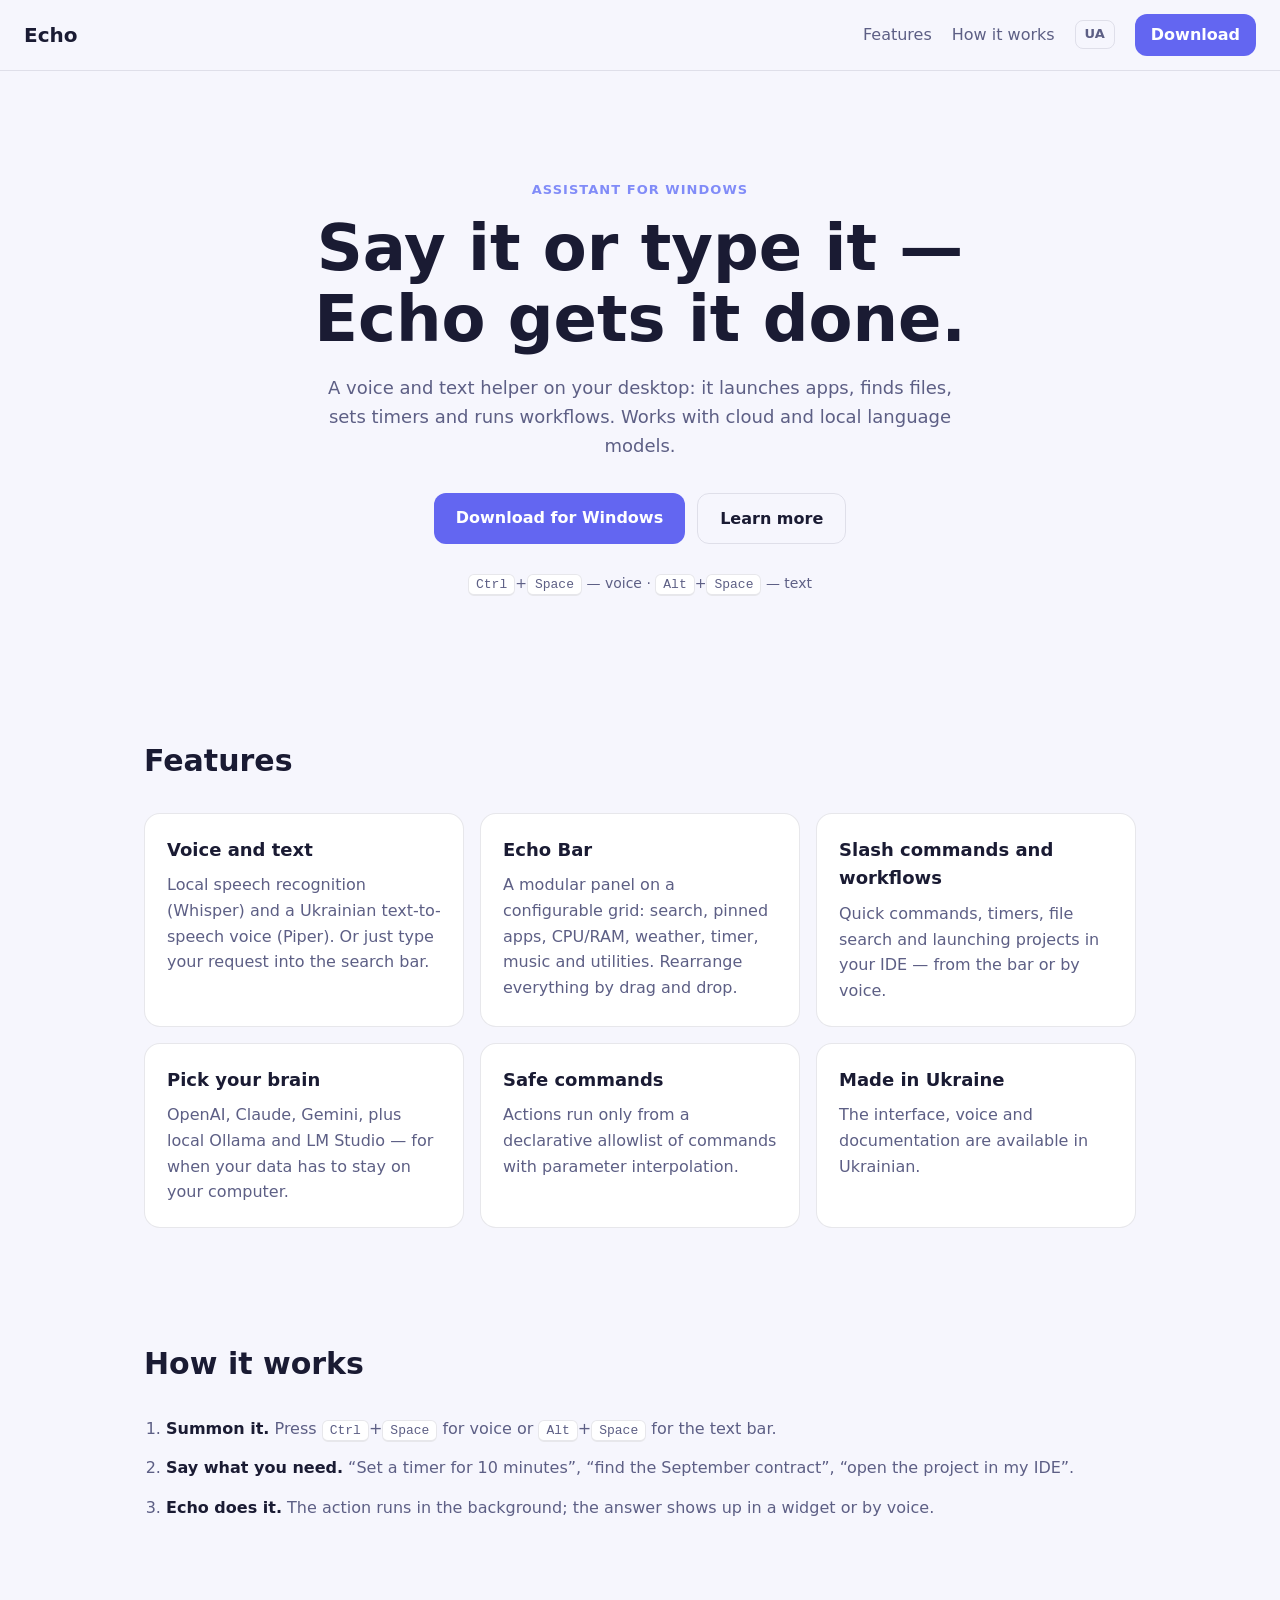
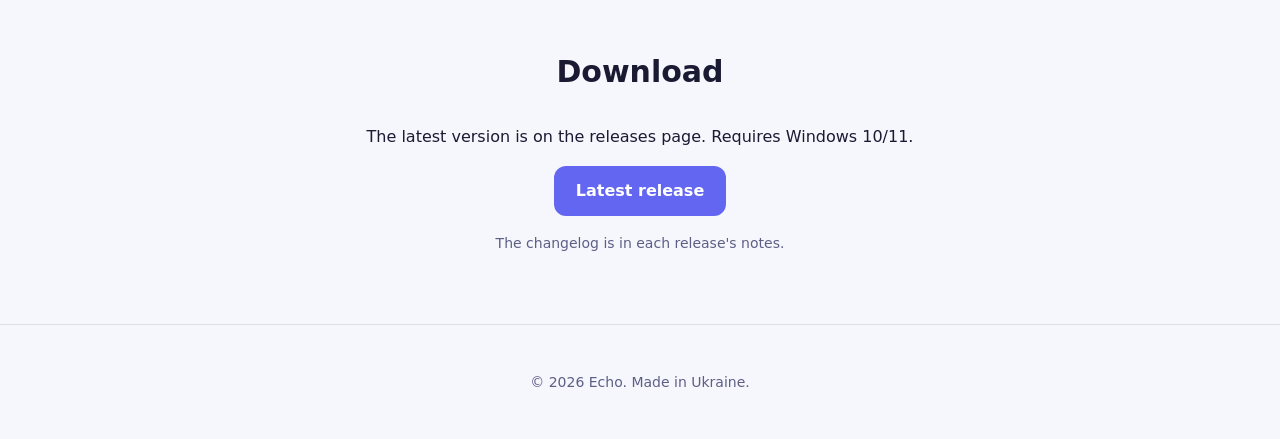
==== en/index.html @ 74d51a93 "feat: add English version with language switcher and hreflang Co-Authored-By: Claude Sonnet 5.5 <nor" ====
<!doctype html>
<html lang="en">
<head>
  <meta charset="utf-8">
  <meta name="viewport" content="width=device-width, initial-scale=1">
  <title>Echo — voice and text assistant for Windows</title>
  <meta name="description" content="Echo is a desktop assistant for Windows: voice, text, slash commands, Echo Bar, workflows and your choice of LLM — from cloud to fully local.">
  <meta name="theme-color" content="#0f1020">
  <link rel="canonical" href="https://echo-aide.github.io/en/">
  <link rel="alternate" hreflang="uk" href="https://echo-aide.github.io/">
  <link rel="alternate" hreflang="en" href="https://echo-aide.github.io/en/">
  <link rel="alternate" hreflang="x-default" href="https://echo-aide.github.io/en/">
  <link rel="stylesheet" href="../style.css">
</head>
<body>
  <header class="top">
    <a class="brand" href="#">Echo</a>
    <nav>
      <a href="#features">Features</a>
      <a href="#how">How it works</a>
      <a class="lang" href="../" hreflang="uk" lang="uk" title="Українською">UA</a>
      <a href="#download" class="btn small">Download</a>
    </nav>
  </header>

  <main>
    <section class="hero">
      <p class="eyebrow">Assistant for Windows</p>
      <h1>Say it or type it —<br>Echo gets it done.</h1>
      <p class="lead">A voice and text helper on your desktop: it launches apps, finds files, sets timers and runs workflows. Works with cloud and local language models.</p>
      <div class="cta">
        <a href="#download" class="btn">Download for Windows</a>
        <a href="#features" class="btn ghost">Learn more</a>
      </div>
      <p class="hotkeys"><kbd>Ctrl</kbd>+<kbd>Space</kbd> — voice · <kbd>Alt</kbd>+<kbd>Space</kbd> — text</p>
    </section>

    <section id="features" class="section">
      <h2>Features</h2>
      <div class="grid">
        <article class="card">
          <h3>Voice and text</h3>
          <p>Local speech recognition (Whisper) and a Ukrainian text-to-speech voice (Piper). Or just type your request into the search bar.</p>
        </article>
        <article class="card">
          <h3>Echo Bar</h3>
          <p>A modular panel on a configurable grid: search, pinned apps, CPU/RAM, weather, timer, music and utilities. Rearrange everything by drag and drop.</p>
        </article>
        <article class="card">
          <h3>Slash commands and workflows</h3>
          <p>Quick commands, timers, file search and launching projects in your IDE — from the bar or by voice.</p>
        </article>
        <article class="card">
          <h3>Pick your brain</h3>
          <p>OpenAI, Claude, Gemini, plus local Ollama and LM Studio — for when your data has to stay on your computer.</p>
        </article>
        <article class="card">
          <h3>Safe commands</h3>
          <p>Actions run only from a declarative allowlist of commands with parameter interpolation.</p>
        </article>
        <article class="card">
          <h3>Made in Ukraine</h3>
          <p>The interface, voice and documentation are available in Ukrainian.</p>
        </article>
      </div>
    </section>

    <section id="how" class="section">
      <h2>How it works</h2>
      <ol class="steps">
        <li><strong>Summon it.</strong> Press <kbd>Ctrl</kbd>+<kbd>Space</kbd> for voice or <kbd>Alt</kbd>+<kbd>Space</kbd> for the text bar.</li>
        <li><strong>Say what you need.</strong> “Set a timer for 10 minutes”, “find the September contract”, “open the project in my IDE”.</li>
        <li><strong>Echo does it.</strong> The action runs in the background; the answer shows up in a widget or by voice.</li>
      </ol>
    </section>

    <section id="download" class="section download">
      <h2>Download</h2>
      <p>The latest version is on the releases page. Requires Windows 10/11.</p>
      <a class="btn" href="https://github.com/echo-aide/echo-aide.github.io/releases/latest">Latest release</a>
      <p class="muted">The changelog is in each release's notes.</p>
    </section>
  </main>

  <footer>
    <p>© 2026 Echo. Made in Ukraine.</p>
  </footer>
</body>
</html>
---- style.css ----
:root {
  --bg: #0f1020;
  --bg-2: #171833;
  --text: #e8e9f5;
  --muted: #9a9cc0;
  --accent: #6366f1;
  --accent-2: #818cf8;
  --border: rgba(255, 255, 255, 0.08);
}

@media (prefers-color-scheme: light) {
  :root {
    --bg: #f6f6fd;
    --bg-2: #ffffff;
    --text: #1a1b33;
    --muted: #5d5f85;
    --border: rgba(20, 20, 60, 0.1);
  }
}

* { box-sizing: border-box; }
html { scroll-behavior: smooth; }

body {
  margin: 0;
  background: var(--bg);
  color: var(--text);
  font: 16px/1.6 system-ui, "Segoe UI", Roboto, sans-serif;
}

a { color: inherit; }

.top {
  position: sticky;
  top: 0;
  z-index: 10;
  display: flex;
  align-items: center;
  justify-content: space-between;
  padding: 14px 24px;
  background: color-mix(in srgb, var(--bg) 85%, transparent);
  backdrop-filter: blur(10px);
  border-bottom: 1px solid var(--border);
}
.brand { font-weight: 700; font-size: 20px; text-decoration: none; }
.top nav { display: flex; align-items: center; gap: 20px; }
.top nav a { text-decoration: none; color: var(--muted); }
.top nav a:hover { color: var(--text); }

.top nav a.lang {
  padding: 3px 9px;
  border: 1px solid var(--border);
  border-radius: 8px;
  font-size: 13px;
  font-weight: 600;
}

.btn {
  display: inline-block;
  padding: 12px 22px;
  border-radius: 12px;
  background: var(--accent);
  color: #fff !important;
  font-weight: 600;
  text-decoration: none;
  transition: background 0.15s, transform 0.15s;
}
.btn:hover { background: var(--accent-2); transform: translateY(-1px); }
.btn.small { padding: 8px 16px; }
.btn.ghost {
  background: transparent;
  color: var(--text) !important;
  border: 1px solid var(--border);
}
.btn.ghost:hover { background: var(--bg-2); }

main { max-width: 1040px; margin: 0 auto; padding: 0 24px; }

.hero { text-align: center; padding: 96px 0 72px; }
.eyebrow { color: var(--accent-2); font-weight: 600; letter-spacing: 0.08em; text-transform: uppercase; font-size: 13px; }
.hero h1 { font-size: clamp(36px, 7vw, 64px); line-height: 1.1; margin: 8px 0 20px; }
.lead { max-width: 640px; margin: 0 auto 32px; color: var(--muted); font-size: 18px; }
.cta { display: flex; gap: 12px; justify-content: center; flex-wrap: wrap; }
.hotkeys { margin-top: 28px; color: var(--muted); font-size: 14px; }

kbd {
  padding: 2px 7px;
  border: 1px solid var(--border);
  border-bottom-width: 2px;
  border-radius: 6px;
  background: var(--bg-2);
  font: 13px ui-monospace, Consolas, monospace;
}

.section { padding: 56px 0; }
.section h2 { font-size: 30px; margin: 0 0 28px; }

.grid {
  display: grid;
  grid-template-columns: repeat(auto-fit, minmax(280px, 1fr));
  gap: 16px;
}
.card {
  padding: 22px;
  background: var(--bg-2);
  border: 1px solid var(--border);
  border-radius: 16px;
}
.card h3 { margin: 0 0 8px; font-size: 18px; }
.card p { margin: 0; color: var(--muted); }

.steps { padding-left: 22px; display: grid; gap: 14px; color: var(--muted); }
.steps strong { color: var(--text); }

.download { text-align: center; }
.muted { color: var(--muted); font-size: 14px; margin-top: 16px; }

footer {
  padding: 32px 24px;
  text-align: center;
  color: var(--muted);
  font-size: 14px;
  border-top: 1px solid var(--border);
}

@media (max-width: 560px) {
  .top nav a:not(.btn):not(.lang) { display: none; }
  .hero { padding: 64px 0 48px; }
}
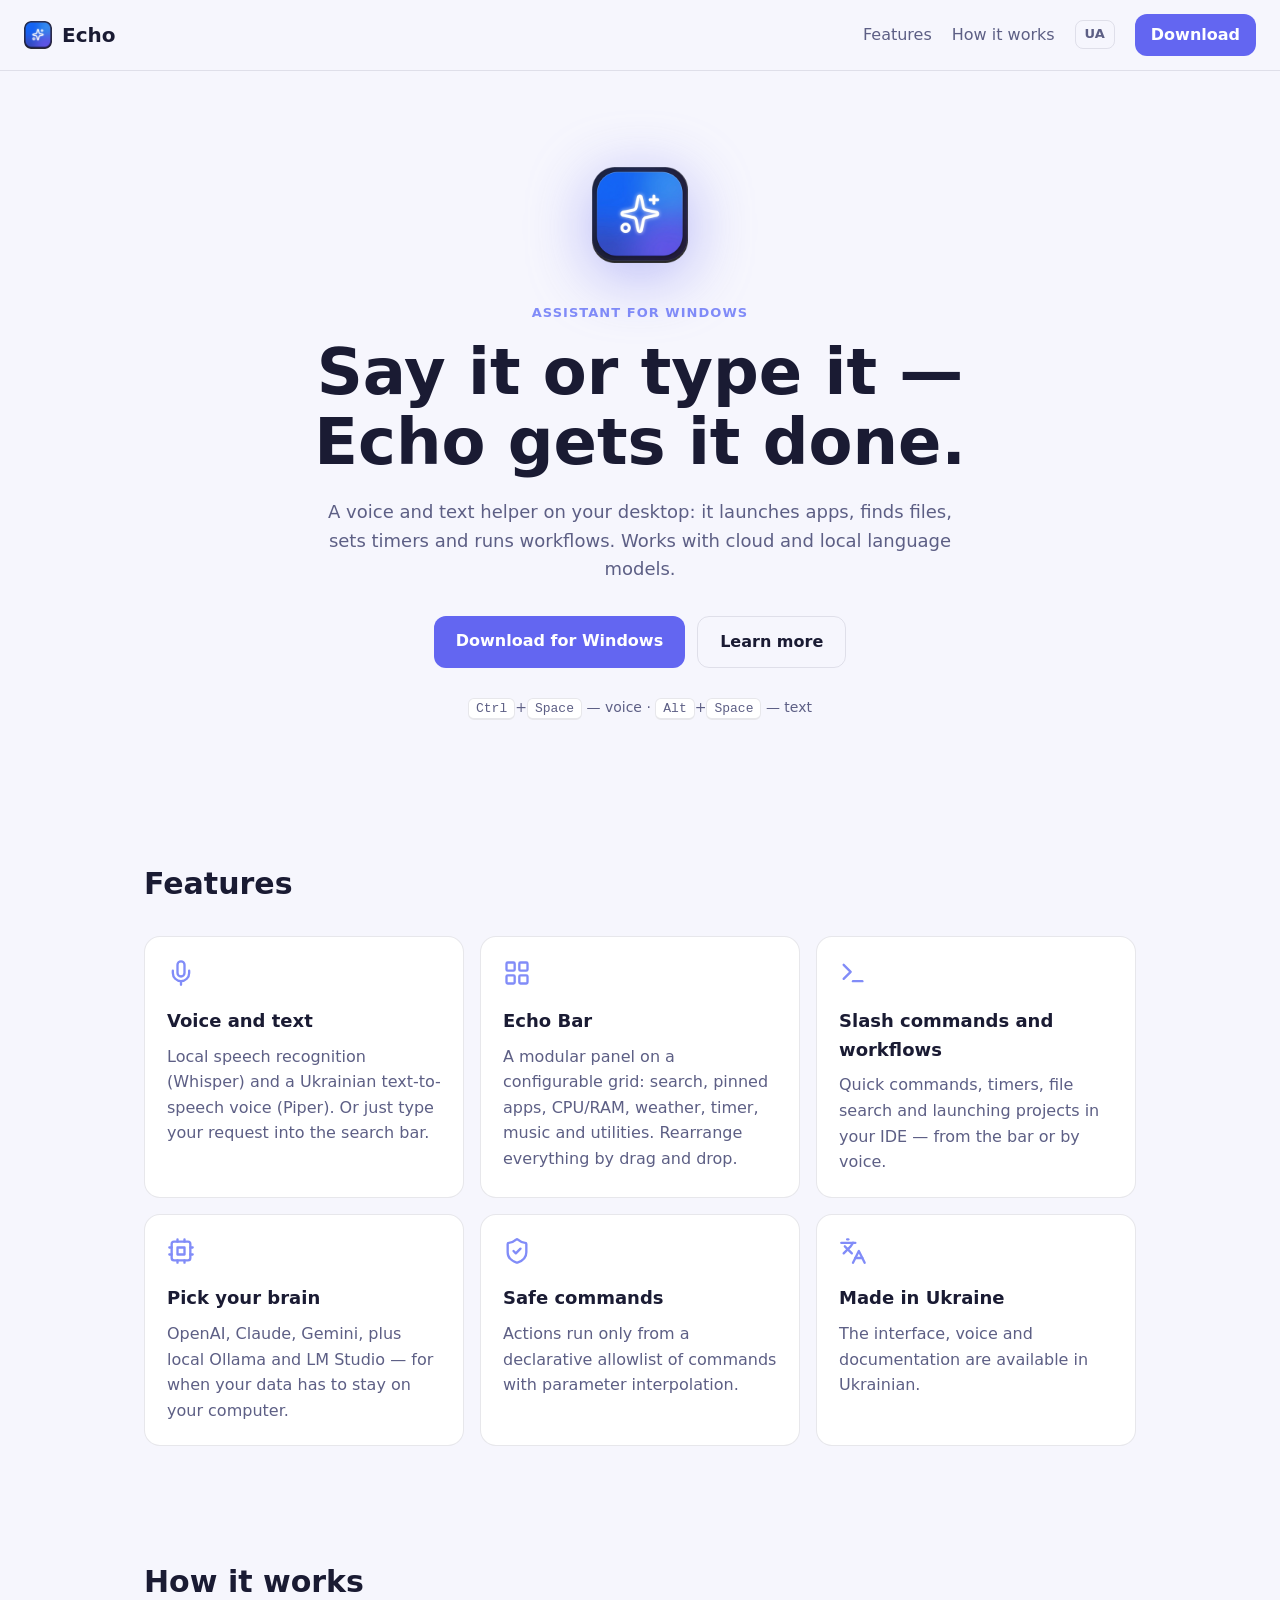
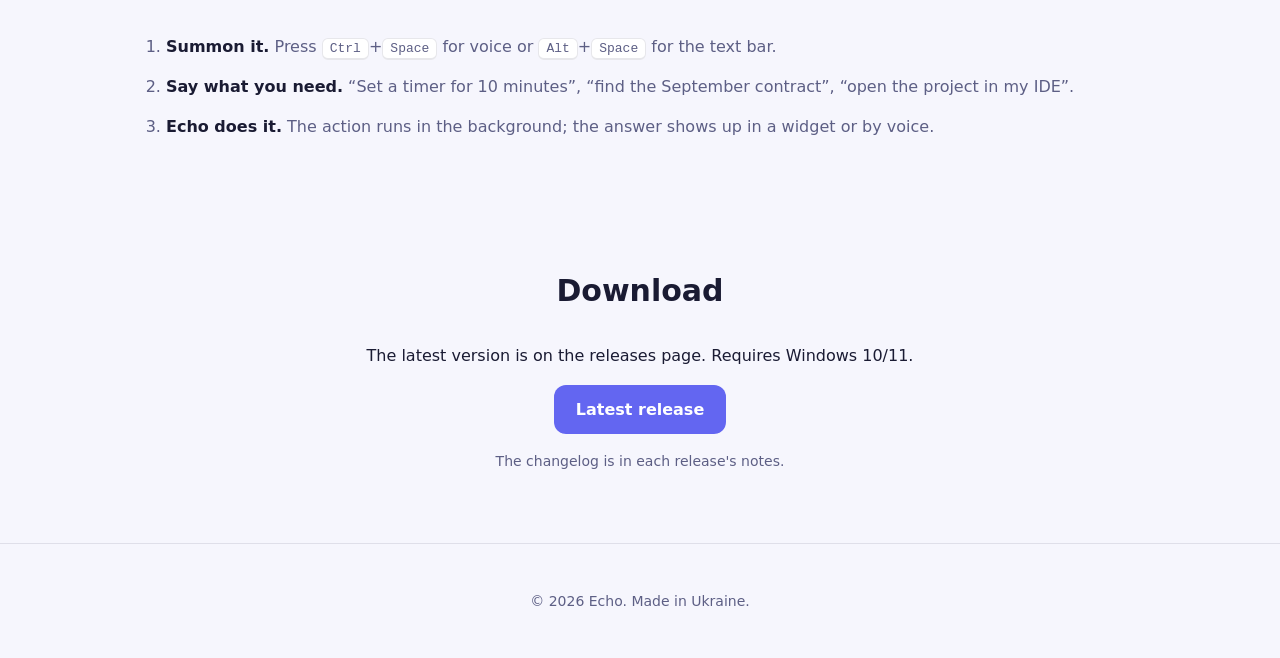
==== commit 7edc1395: "feat: add logo, favicons, feature icons and social preview images Co-Authored-By: Claude Sonnet 5.5 " ====
--- a/en/index.html
+++ b/en/index.html
@@ -6,6 +6,17 @@
   <title>Echo — voice and text assistant for Windows</title>
   <meta name="description" content="Echo is a desktop assistant for Windows: voice, text, slash commands, Echo Bar, workflows and your choice of LLM — from cloud to fully local.">
   <meta name="theme-color" content="#0f1020">
+  <link rel="icon" href="../assets/favicon.ico" sizes="any">
+  <link rel="icon" type="image/png" sizes="32x32" href="../assets/favicon-32.png">
+  <link rel="apple-touch-icon" href="../assets/apple-touch-icon.png">
+  <link rel="manifest" href="../site.webmanifest">
+  <meta property="og:type" content="website">
+  <meta property="og:site_name" content="Echo">
+  <meta property="og:title" content="Echo — voice and text assistant for Windows">
+  <meta property="og:url" content="https://echo-aide.github.io/en/">
+  <meta property="og:locale" content="en_US">
+  <meta property="og:image" content="https://echo-aide.github.io/assets/og-en.png">
+  <meta name="twitter:card" content="summary_large_image">
   <link rel="canonical" href="https://echo-aide.github.io/en/">
   <link rel="alternate" hreflang="uk" href="https://echo-aide.github.io/">
   <link rel="alternate" hreflang="en" href="https://echo-aide.github.io/en/">
@@ -14,7 +25,7 @@
 </head>
 <body>
   <header class="top">
-    <a class="brand" href="#">Echo</a>
+    <a class="brand" href="#"><img src="../assets/logo.png" alt="" width="28" height="28">Echo</a>
     <nav>
       <a href="#features">Features</a>
       <a href="#how">How it works</a>
@@ -25,6 +36,7 @@
 
   <main>
     <section class="hero">
+      <img class="hero-logo" src="../assets/logo.png" alt="Echo logo" width="96" height="96">
       <p class="eyebrow">Assistant for Windows</p>
       <h1>Say it or type it —<br>Echo gets it done.</h1>
       <p class="lead">A voice and text helper on your desktop: it launches apps, finds files, sets timers and runs workflows. Works with cloud and local language models.</p>
@@ -39,26 +51,32 @@
       <h2>Features</h2>
       <div class="grid">
         <article class="card">
+          <svg class="ico" viewBox="0 0 24 24" fill="none" stroke="currentColor" stroke-width="2" stroke-linecap="round" stroke-linejoin="round" aria-hidden="true"><path d="M12 2a3 3 0 0 0-3 3v7a3 3 0 0 0 6 0V5a3 3 0 0 0-3-3Z"/><path d="M19 10v2a7 7 0 0 1-14 0v-2"/><line x1="12" x2="12" y1="19" y2="22"/></svg>
           <h3>Voice and text</h3>
           <p>Local speech recognition (Whisper) and a Ukrainian text-to-speech voice (Piper). Or just type your request into the search bar.</p>
         </article>
         <article class="card">
+          <svg class="ico" viewBox="0 0 24 24" fill="none" stroke="currentColor" stroke-width="2" stroke-linecap="round" stroke-linejoin="round" aria-hidden="true"><rect width="7" height="7" x="3" y="3" rx="1"/><rect width="7" height="7" x="14" y="3" rx="1"/><rect width="7" height="7" x="14" y="14" rx="1"/><rect width="7" height="7" x="3" y="14" rx="1"/></svg>
           <h3>Echo Bar</h3>
           <p>A modular panel on a configurable grid: search, pinned apps, CPU/RAM, weather, timer, music and utilities. Rearrange everything by drag and drop.</p>
         </article>
         <article class="card">
+          <svg class="ico" viewBox="0 0 24 24" fill="none" stroke="currentColor" stroke-width="2" stroke-linecap="round" stroke-linejoin="round" aria-hidden="true"><polyline points="4 17 10 11 4 5"/><line x1="12" x2="20" y1="19" y2="19"/></svg>
           <h3>Slash commands and workflows</h3>
           <p>Quick commands, timers, file search and launching projects in your IDE — from the bar or by voice.</p>
         </article>
         <article class="card">
+          <svg class="ico" viewBox="0 0 24 24" fill="none" stroke="currentColor" stroke-width="2" stroke-linecap="round" stroke-linejoin="round" aria-hidden="true"><rect width="16" height="16" x="4" y="4" rx="2"/><rect width="6" height="6" x="9" y="9"/><path d="M15 2v2M15 20v2M2 15h2M2 9h2M20 15h2M20 9h2M9 2v2M9 20v2"/></svg>
           <h3>Pick your brain</h3>
           <p>OpenAI, Claude, Gemini, plus local Ollama and LM Studio — for when your data has to stay on your computer.</p>
         </article>
         <article class="card">
+          <svg class="ico" viewBox="0 0 24 24" fill="none" stroke="currentColor" stroke-width="2" stroke-linecap="round" stroke-linejoin="round" aria-hidden="true"><path d="M20 13c0 5-3.5 7.5-7.66 8.95a1 1 0 0 1-.67-.01C7.5 20.5 4 18 4 13V6a1 1 0 0 1 1-1c2 0 4.5-1.2 6.24-2.72a1.17 1.17 0 0 1 1.52 0C14.51 3.81 17 5 19 5a1 1 0 0 1 1 1z"/><path d="m9 12 2 2 4-4"/></svg>
           <h3>Safe commands</h3>
           <p>Actions run only from a declarative allowlist of commands with parameter interpolation.</p>
         </article>
         <article class="card">
+          <svg class="ico" viewBox="0 0 24 24" fill="none" stroke="currentColor" stroke-width="2" stroke-linecap="round" stroke-linejoin="round" aria-hidden="true"><path d="m5 8 6 6"/><path d="m4 14 6-6 2-3"/><path d="M2 5h12"/><path d="M7 2h1"/><path d="m22 22-5-10-5 10"/><path d="M14 18h6"/></svg>
           <h3>Made in Ukraine</h3>
           <p>The interface, voice and documentation are available in Ukrainian.</p>
         </article>
--- a/style.css
+++ b/style.css
@@ -42,7 +42,8 @@
   backdrop-filter: blur(10px);
   border-bottom: 1px solid var(--border);
 }
-.brand { font-weight: 700; font-size: 20px; text-decoration: none; }
+.brand { display: inline-flex; align-items: center; gap: 10px; font-weight: 700; font-size: 20px; text-decoration: none; }
+.brand img { border-radius: 7px; }
 .top nav { display: flex; align-items: center; gap: 20px; }
 .top nav a { text-decoration: none; color: var(--muted); }
 .top nav a:hover { color: var(--text); }
@@ -77,6 +78,7 @@
 main { max-width: 1040px; margin: 0 auto; padding: 0 24px; }
 
 .hero { text-align: center; padding: 96px 0 72px; }
+.hero-logo { width: 96px; height: 96px; margin-bottom: 20px; filter: drop-shadow(0 12px 32px rgba(99, 102, 241, 0.45)); }
 .eyebrow { color: var(--accent-2); font-weight: 600; letter-spacing: 0.08em; text-transform: uppercase; font-size: 13px; }
 .hero h1 { font-size: clamp(36px, 7vw, 64px); line-height: 1.1; margin: 8px 0 20px; }
 .lead { max-width: 640px; margin: 0 auto 32px; color: var(--muted); font-size: 18px; }
@@ -107,6 +109,7 @@
   border-radius: 16px;
 }
 .card h3 { margin: 0 0 8px; font-size: 18px; }
+.ico { width: 28px; height: 28px; margin-bottom: 12px; color: var(--accent-2); }
 .card p { margin: 0; color: var(--muted); }
 
 .steps { padding-left: 22px; display: grid; gap: 14px; color: var(--muted); }
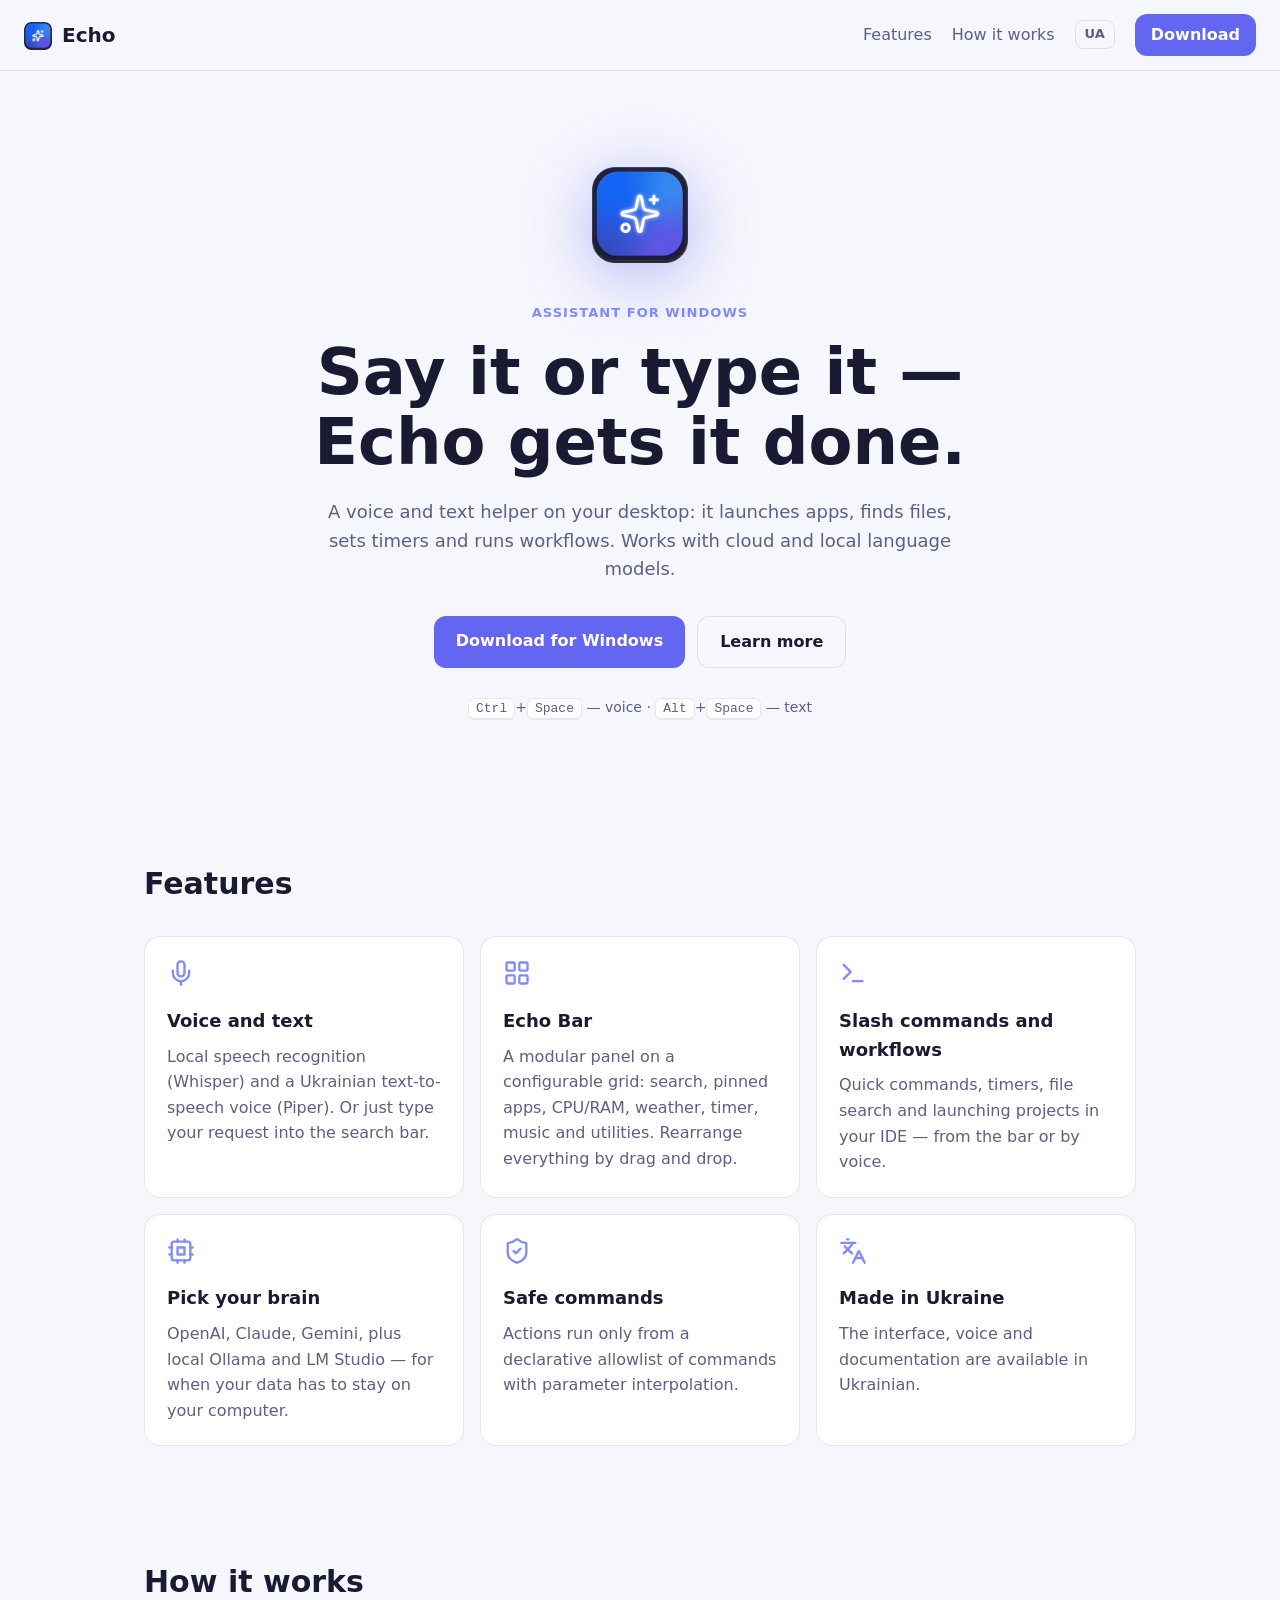
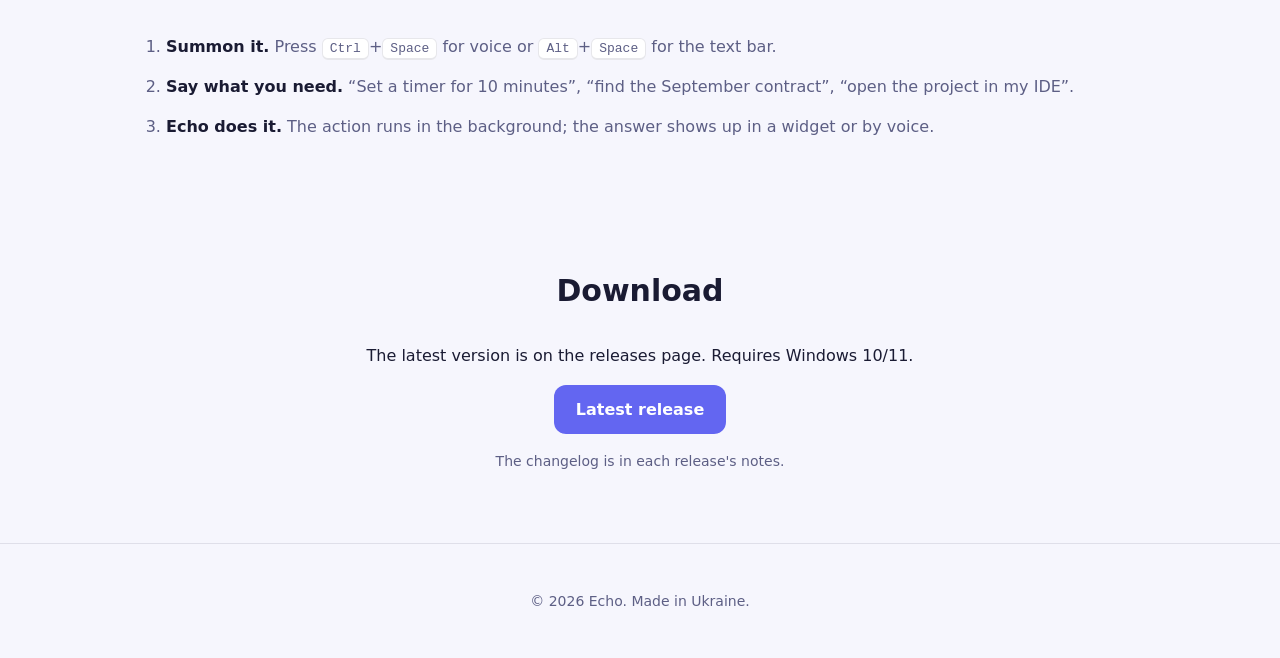
==== commit bbf4d18e: "fix: align header logo with wordmark Co-Authored-By: Claude Sonnet 5.5 <noreply@anthropic.com>" ====
--- a/en/index.html
+++ b/en/index.html
@@ -21,7 +21,7 @@
   <link rel="alternate" hreflang="uk" href="https://echo-aide.github.io/">
   <link rel="alternate" hreflang="en" href="https://echo-aide.github.io/en/">
   <link rel="alternate" hreflang="x-default" href="https://echo-aide.github.io/en/">
-  <link rel="stylesheet" href="../style.css">
+  <link rel="stylesheet" href="../style.css?v=4">
 </head>
 <body>
   <header class="top">
--- a/style.css
+++ b/style.css
@@ -43,7 +43,7 @@
   border-bottom: 1px solid var(--border);
 }
 .brand { display: inline-flex; align-items: center; gap: 10px; font-weight: 700; font-size: 20px; text-decoration: none; }
-.brand img { border-radius: 7px; }
+.brand img { display: block; flex: none; position: relative; top: 1px; border-radius: 7px; }
 .top nav { display: flex; align-items: center; gap: 20px; }
 .top nav a { text-decoration: none; color: var(--muted); }
 .top nav a:hover { color: var(--text); }
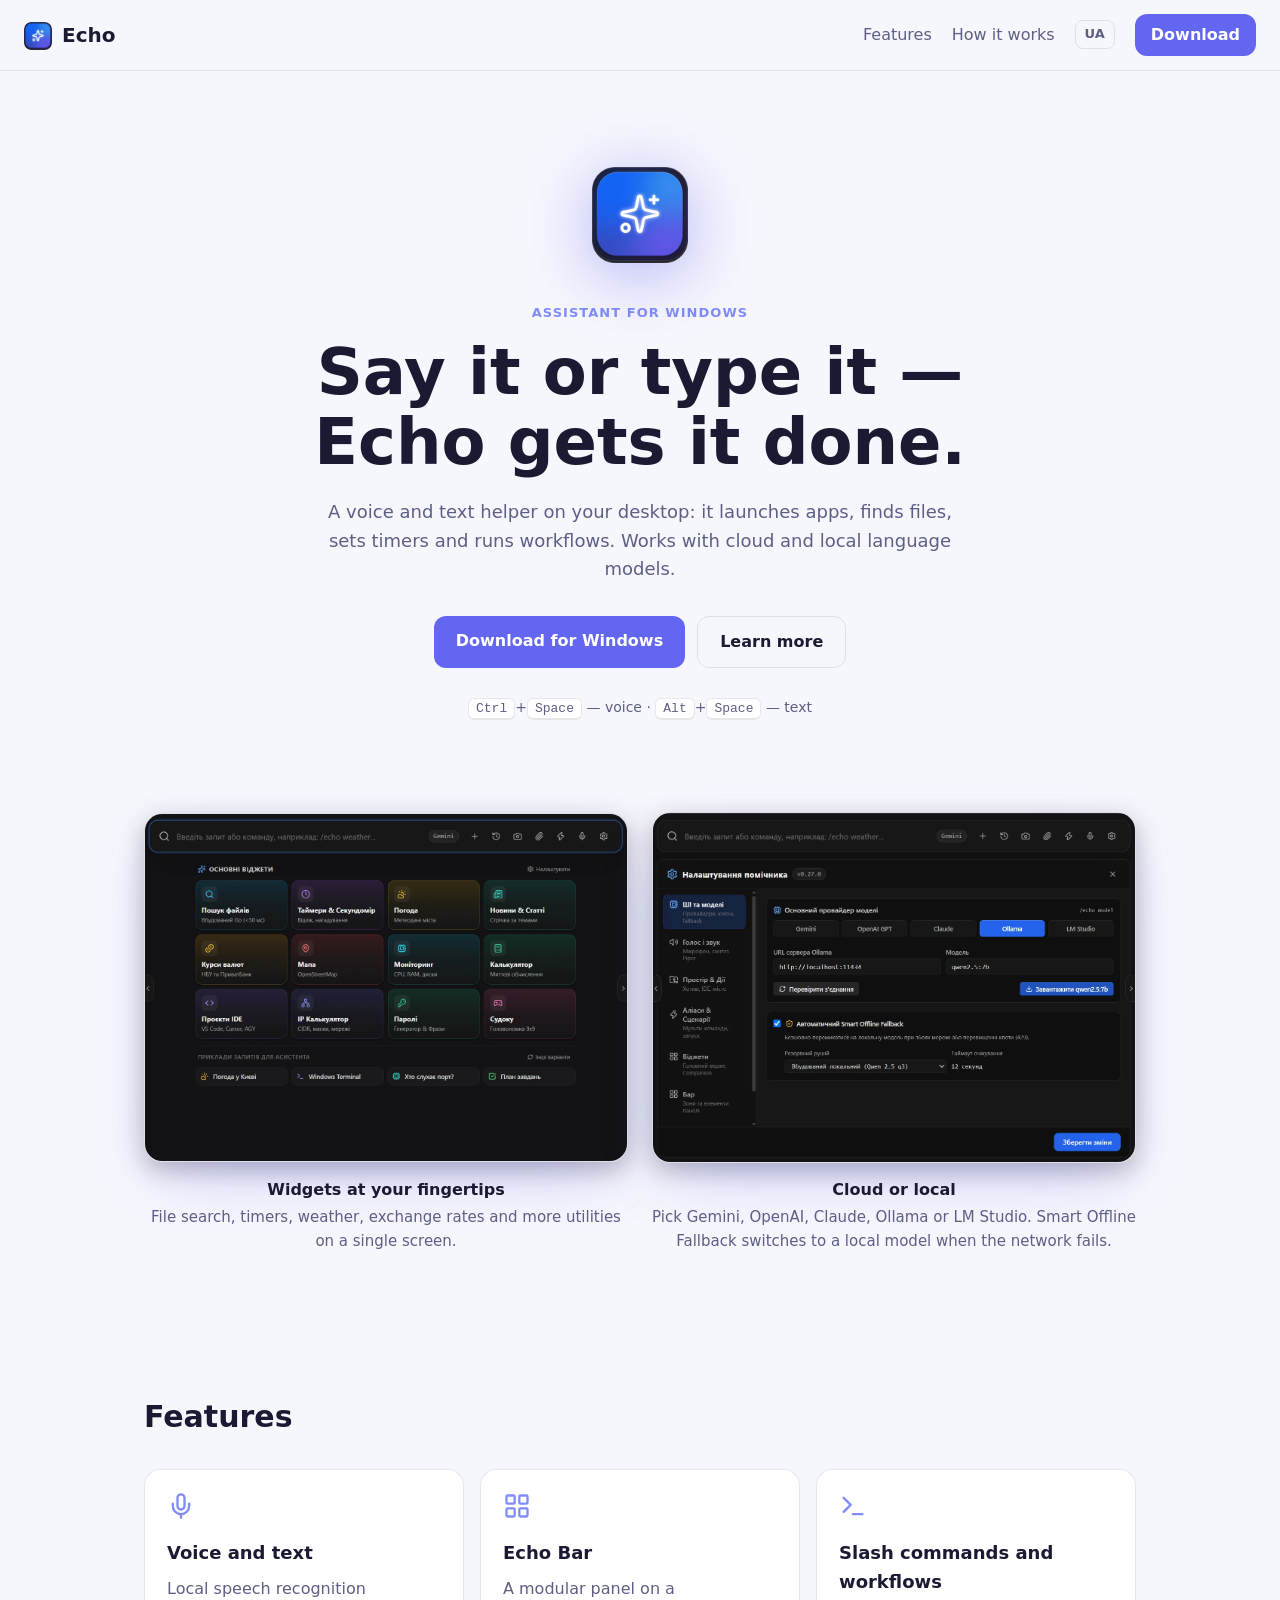
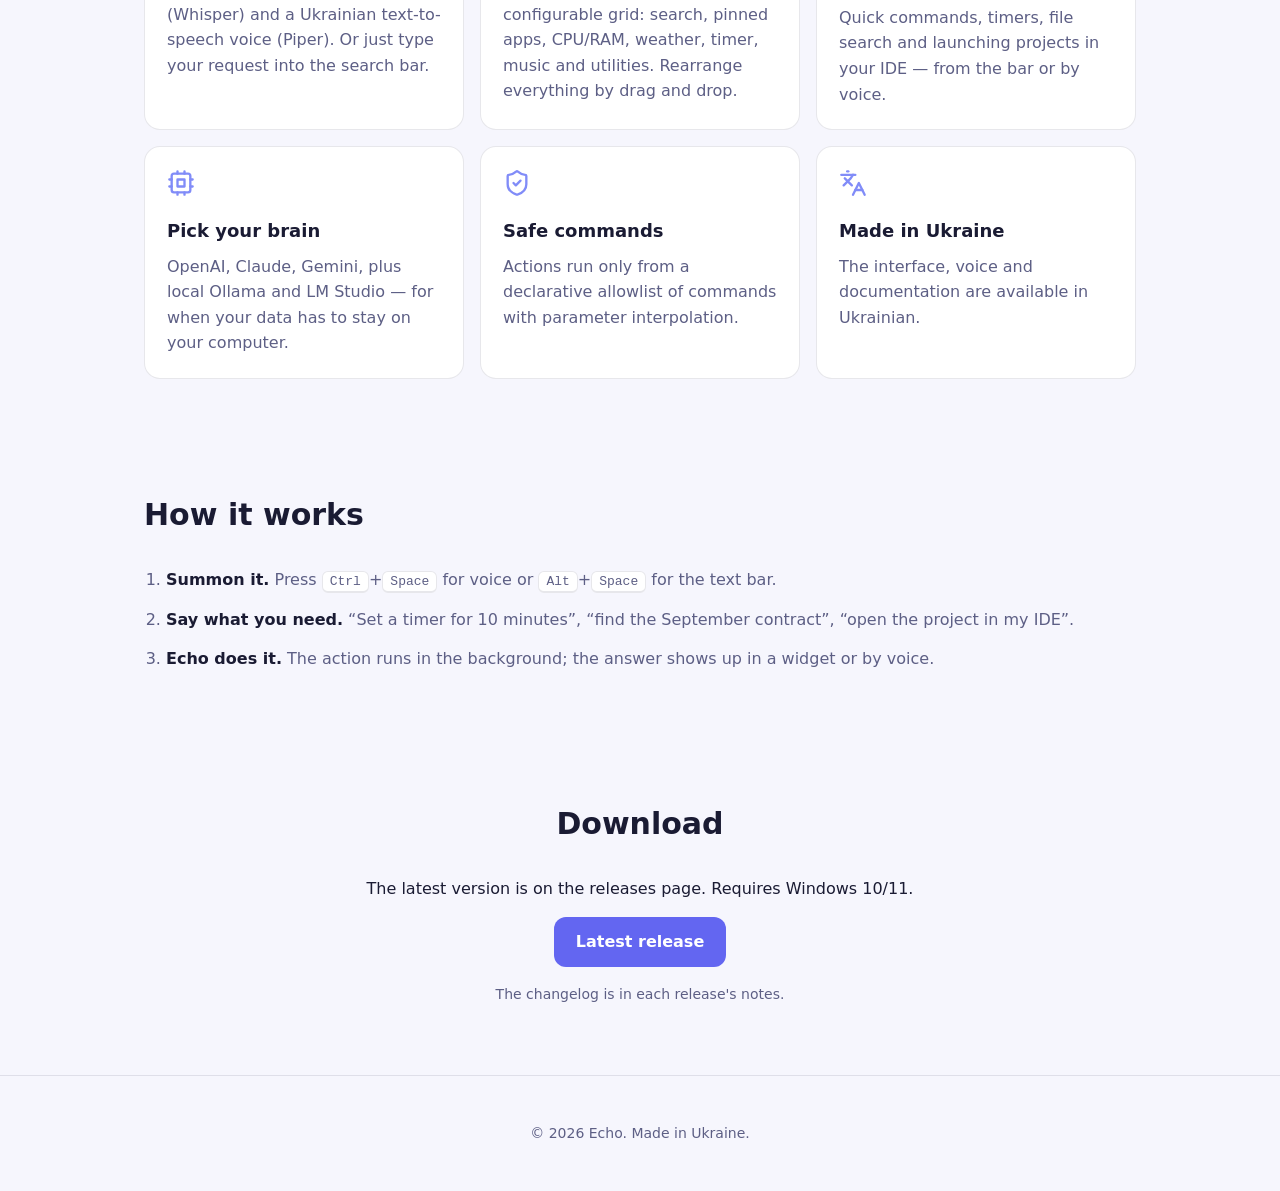
==== commit 7c2beae0: "feat: add screenshots section with rounded corners Co-Authored-By: Claude Sonnet 5.5 <noreply@anthro" ====
--- a/en/index.html
+++ b/en/index.html
@@ -21,7 +21,7 @@
   <link rel="alternate" hreflang="uk" href="https://echo-aide.github.io/">
   <link rel="alternate" hreflang="en" href="https://echo-aide.github.io/en/">
   <link rel="alternate" hreflang="x-default" href="https://echo-aide.github.io/en/">
-  <link rel="stylesheet" href="../style.css?v=4">
+  <link rel="stylesheet" href="../style.css?v=7">
 </head>
 <body>
   <header class="top">
@@ -45,6 +45,19 @@
         <a href="#features" class="btn ghost">Learn more</a>
       </div>
       <p class="hotkeys"><kbd>Ctrl</kbd>+<kbd>Space</kbd> — voice · <kbd>Alt</kbd>+<kbd>Space</kbd> — text</p>
+    </section>
+
+    <section class="section shots" aria-label="Screenshots">
+      <div class="shots-grid">
+        <figure class="shot">
+          <img src="../assets/screens/home-widgets.webp" alt="Echo home screen with widgets and the query bar" width="1278" height="922" loading="lazy">
+          <figcaption><strong>Widgets at your fingertips</strong>File search, timers, weather, exchange rates and more utilities on a single screen.</figcaption>
+        </figure>
+        <figure class="shot">
+          <img src="../assets/screens/settings-ollama.webp" alt="Echo settings: local Ollama model and offline fallback" width="1278" height="925" loading="lazy">
+          <figcaption><strong>Cloud or local</strong>Pick Gemini, OpenAI, Claude, Ollama or LM Studio. Smart Offline Fallback switches to a local model when the network fails.</figcaption>
+        </figure>
+      </div>
     </section>
 
     <section id="features" class="section">
--- a/style.css
+++ b/style.css
@@ -130,3 +130,27 @@
   .top nav a:not(.btn):not(.lang) { display: none; }
   .hero { padding: 64px 0 48px; }
 }
+
+.shots { padding-top: 8px; }
+.shots-grid {
+  display: grid;
+  grid-template-columns: repeat(auto-fit, minmax(min(100%, 440px), 1fr));
+  gap: 0 24px;
+}
+.shot {
+  margin: 0;
+  display: grid;
+  grid-row: span 2;
+  grid-template-rows: subgrid;
+}
+.shot img {
+  display: block;
+  width: 100%;
+  height: auto;
+  align-self: center;
+  border-radius: 18px;
+  border: 1px solid var(--border);
+  box-shadow: 0 24px 60px -20px rgba(99, 102, 241, 0.35), 0 8px 24px rgba(0, 0, 0, 0.25);
+}
+.shot figcaption { margin: 14px 0 28px; color: var(--muted); font-size: 15px; text-align: center; }
+.shot figcaption strong { display: block; color: var(--text); font-size: 16px; margin-bottom: 2px; }
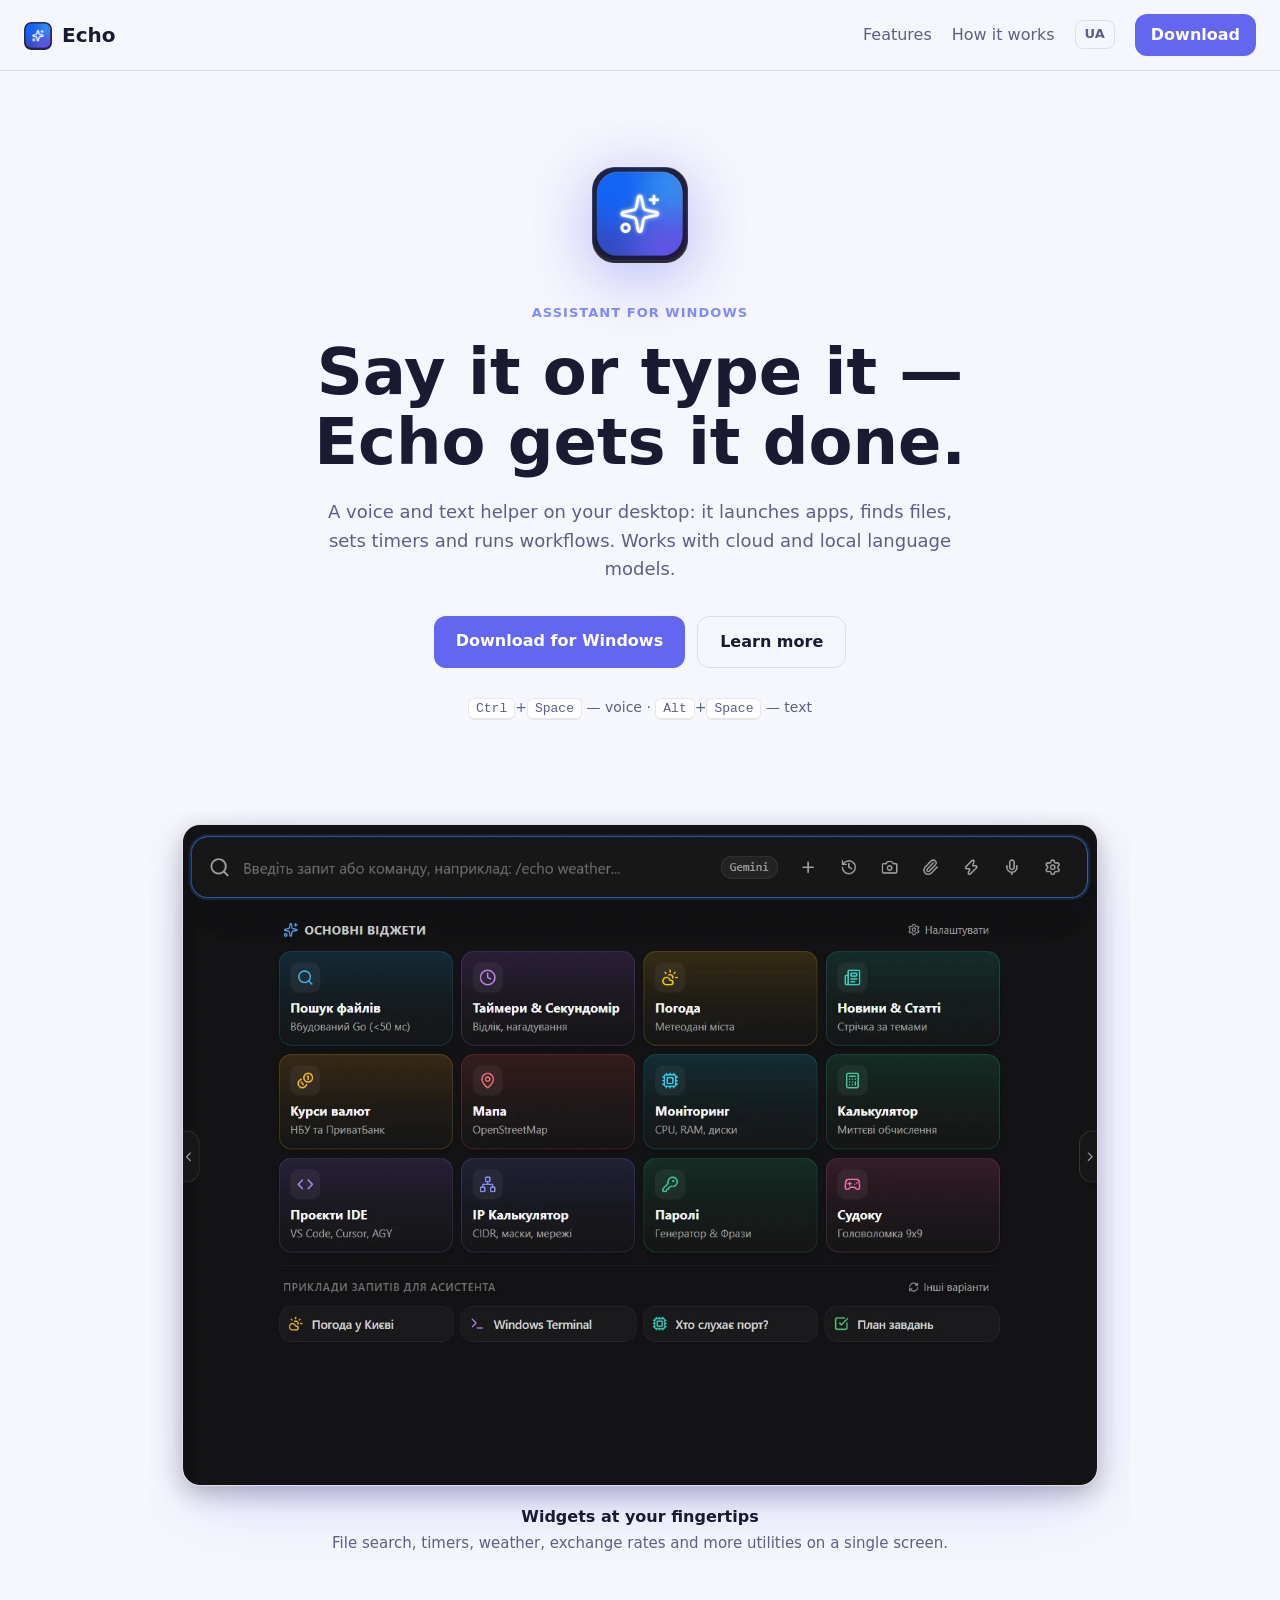
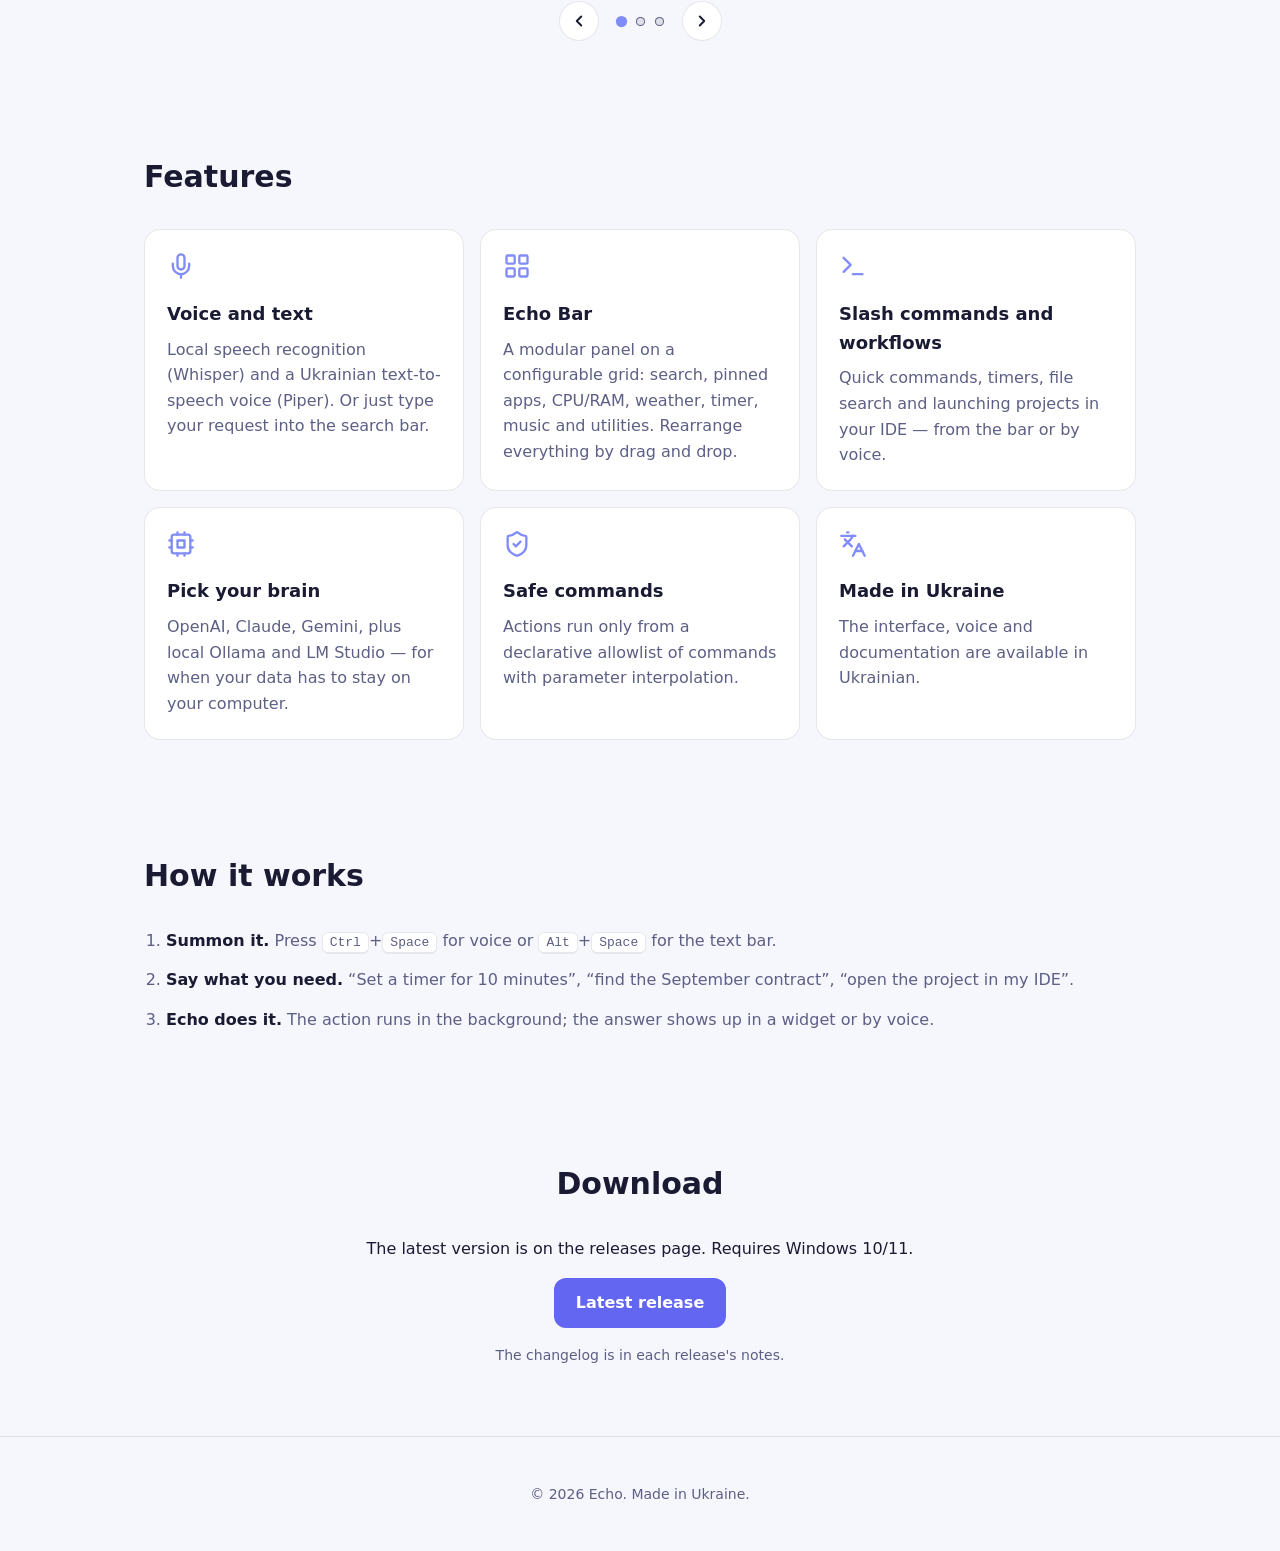
==== commit fd570386: "feat: turn screenshots into a carousel and add chat answer screen Co-Authored-By: Claude Sonnet 5.5 " ====
--- a/en/index.html
+++ b/en/index.html
@@ -21,7 +21,7 @@
   <link rel="alternate" hreflang="uk" href="https://echo-aide.github.io/">
   <link rel="alternate" hreflang="en" href="https://echo-aide.github.io/en/">
   <link rel="alternate" hreflang="x-default" href="https://echo-aide.github.io/en/">
-  <link rel="stylesheet" href="../style.css?v=7">
+  <link rel="stylesheet" href="../style.css?v=8">
 </head>
 <body>
   <header class="top">
@@ -47,16 +47,25 @@
       <p class="hotkeys"><kbd>Ctrl</kbd>+<kbd>Space</kbd> — voice · <kbd>Alt</kbd>+<kbd>Space</kbd> — text</p>
     </section>
 
-    <section class="section shots" aria-label="Screenshots">
-      <div class="shots-grid">
-        <figure class="shot">
-          <img src="../assets/screens/home-widgets.webp" alt="Echo home screen with widgets and the query bar" width="1278" height="922" loading="lazy">
+    <section class="section shots" aria-roledescription="carousel" aria-label="Screenshots">
+      <div class="carousel-track" tabindex="0">
+        <figure class="shot" role="group" aria-roledescription="slide" aria-label="1 / 3">
+          <img src="../assets/screens/home-widgets.webp" alt="Echo home screen with widgets and the query bar" width="1278" height="922">
           <figcaption><strong>Widgets at your fingertips</strong>File search, timers, weather, exchange rates and more utilities on a single screen.</figcaption>
         </figure>
-        <figure class="shot">
+        <figure class="shot" role="group" aria-roledescription="slide" aria-label="2 / 3">
+          <img src="../assets/screens/chat-answer.webp" alt="The question “What is Atlantis?” and Echo’s answer below the query bar" width="1278" height="925" loading="lazy">
+          <figcaption><strong>Answers in one window</strong>Echo replies right under the query bar, with formatting and one-click copy.</figcaption>
+        </figure>
+        <figure class="shot" role="group" aria-roledescription="slide" aria-label="3 / 3">
           <img src="../assets/screens/settings-ollama.webp" alt="Echo settings: local Ollama model and offline fallback" width="1278" height="925" loading="lazy">
           <figcaption><strong>Cloud or local</strong>Pick Gemini, OpenAI, Claude, Ollama or LM Studio. Smart Offline Fallback switches to a local model when the network fails.</figcaption>
         </figure>
+      </div>
+      <div class="carousel-nav">
+        <button class="car-btn" type="button" data-dir="-1" aria-label="Previous screenshot"><svg viewBox="0 0 24 24" fill="none" stroke="currentColor" stroke-width="2.5" stroke-linecap="round" stroke-linejoin="round" aria-hidden="true"><path d="m15 18-6-6 6-6"/></svg></button>
+        <div class="car-dots"><button class="car-dot" type="button" aria-label="Screenshot 1"></button><button class="car-dot" type="button" aria-label="Screenshot 2"></button><button class="car-dot" type="button" aria-label="Screenshot 3"></button></div>
+        <button class="car-btn" type="button" data-dir="1" aria-label="Next screenshot"><svg viewBox="0 0 24 24" fill="none" stroke="currentColor" stroke-width="2.5" stroke-linecap="round" stroke-linejoin="round" aria-hidden="true"><path d="m9 18 6-6-6-6"/></svg></button>
       </div>
     </section>
 
@@ -116,5 +125,34 @@
   <footer>
     <p>© 2026 Echo. Made in Ukraine.</p>
   </footer>
+  <script>
+    (function () {
+      var root = document.querySelector('.shots');
+      if (!root) return;
+      var track = root.querySelector('.carousel-track');
+      var slides = track.children;
+      var dots = root.querySelectorAll('.car-dot');
+      function index() { return Math.round(track.scrollLeft / track.clientWidth); }
+      function go(i) {
+        i = Math.max(0, Math.min(slides.length - 1, i));
+        track.scrollTo({ left: i * track.clientWidth });
+      }
+      function sync() {
+        var i = index();
+        dots.forEach(function (d, n) { d.setAttribute('aria-current', n === i ? 'true' : 'false'); });
+      }
+      track.addEventListener('scroll', sync, { passive: true });
+      window.addEventListener('resize', sync);
+      dots.forEach(function (d, n) { d.addEventListener('click', function () { go(n); }); });
+      root.querySelectorAll('.car-btn').forEach(function (b) {
+        b.addEventListener('click', function () { go(index() + Number(b.dataset.dir)); });
+      });
+      track.addEventListener('keydown', function (e) {
+        if (e.key === 'ArrowRight') { go(index() + 1); e.preventDefault(); }
+        if (e.key === 'ArrowLeft') { go(index() - 1); e.preventDefault(); }
+      });
+      sync();
+    })();
+  </script>
 </body>
 </html>
--- a/style.css
+++ b/style.css
@@ -132,25 +132,64 @@
 }
 
 .shots { padding-top: 8px; }
-.shots-grid {
-  display: grid;
-  grid-template-columns: repeat(auto-fit, minmax(min(100%, 440px), 1fr));
-  gap: 0 24px;
+.carousel-track {
+  display: flex;
+  overflow-x: auto;
+  scroll-snap-type: x mandatory;
+  scroll-behavior: smooth;
+  scrollbar-width: none;
+  max-width: 980px;
+  margin: 0 auto;
 }
+.carousel-track::-webkit-scrollbar { display: none; }
+.carousel-track:focus-visible { outline: 2px solid var(--accent-2); outline-offset: 4px; border-radius: 18px; }
 .shot {
+  flex: 0 0 100%;
   margin: 0;
-  display: grid;
-  grid-row: span 2;
-  grid-template-rows: subgrid;
+  padding: 12px 32px 8px;
+  scroll-snap-align: center;
 }
 .shot img {
   display: block;
   width: 100%;
   height: auto;
-  align-self: center;
   border-radius: 18px;
   border: 1px solid var(--border);
   box-shadow: 0 24px 60px -20px rgba(99, 102, 241, 0.35), 0 8px 24px rgba(0, 0, 0, 0.25);
 }
-.shot figcaption { margin: 14px 0 28px; color: var(--muted); font-size: 15px; text-align: center; }
+.shot figcaption { margin-top: 18px; color: var(--muted); font-size: 15px; text-align: center; }
 .shot figcaption strong { display: block; color: var(--text); font-size: 16px; margin-bottom: 2px; }
+
+.carousel-nav { display: flex; align-items: center; justify-content: center; gap: 18px; margin-top: 12px; }
+.car-btn {
+  display: grid;
+  place-items: center;
+  width: 40px;
+  height: 40px;
+  padding: 0;
+  border: 1px solid var(--border);
+  border-radius: 50%;
+  background: var(--bg-2);
+  color: var(--text);
+  cursor: pointer;
+  transition: background 0.15s, border-color 0.15s;
+}
+.car-btn:hover { border-color: var(--accent-2); }
+.car-btn svg { width: 18px; height: 18px; }
+.car-dots { display: flex; gap: 10px; }
+.car-dot {
+  width: 9px;
+  height: 9px;
+  padding: 0;
+  border: 0;
+  border-radius: 50%;
+  background: var(--border);
+  box-shadow: inset 0 0 0 1px var(--muted);
+  cursor: pointer;
+  transition: background 0.15s, transform 0.15s;
+}
+.car-dot[aria-current="true"] { background: var(--accent-2); box-shadow: none; transform: scale(1.25); }
+.car-btn:focus-visible, .car-dot:focus-visible { outline: 2px solid var(--accent-2); outline-offset: 3px; }
+
+@media (max-width: 560px) { .shot { padding-inline: 4px; } }
+@media (prefers-reduced-motion: reduce) { .carousel-track { scroll-behavior: auto; } }
